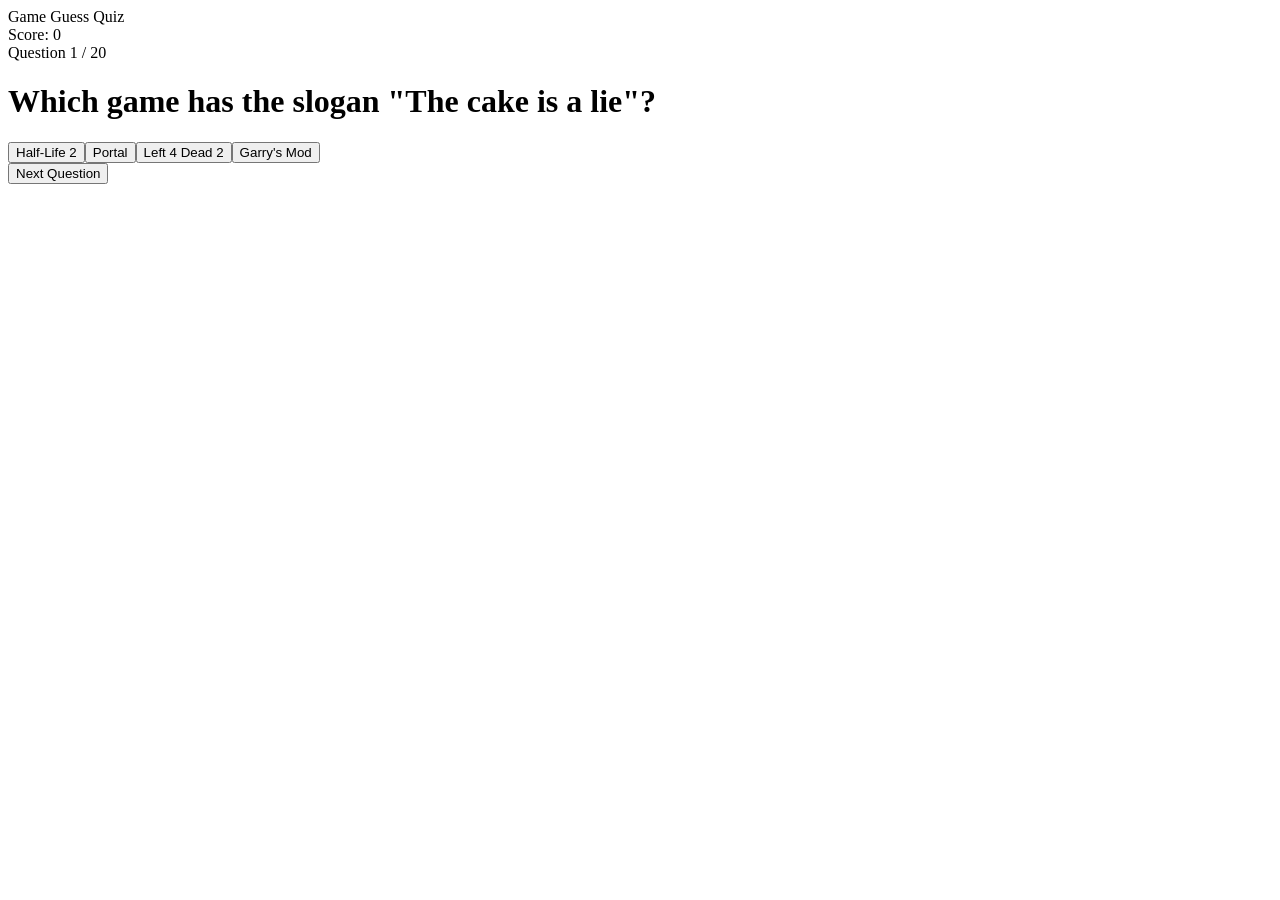
==== index-game.html @ 4b72f2b1 "game finish" ====
<!DOCTYPE html>
<html lang="en">
<head>
  <meta charset="UTF-8" />
  <meta name="viewport" content="width=device-width, initial-scale=1.0" />
  <title>Game Guess Quiz</title>
  <link rel="stylesheet" href="style.site.css" />
</head>
<body>
  <div class="app-shell">
    <header class="topbar">
      <div class="brand">Game Guess Quiz</div>
      <div class="score-pill">Score: <span id="score">0</span></div>
    </header>

    <main class="game-card">
      <div class="progress" id="progressText">Question 1 / 20</div>
      <h1 id="question">Loading quiz...</h1>
      <div id="options" class="options"></div>
      <div id="feedback" class="feedback" aria-live="polite"></div>
      <button id="nextButton" class="next-button hidden">Next Question</button>
    </main>
  </div>

  <script src="classes-game.js"></script>
</body>
</html>
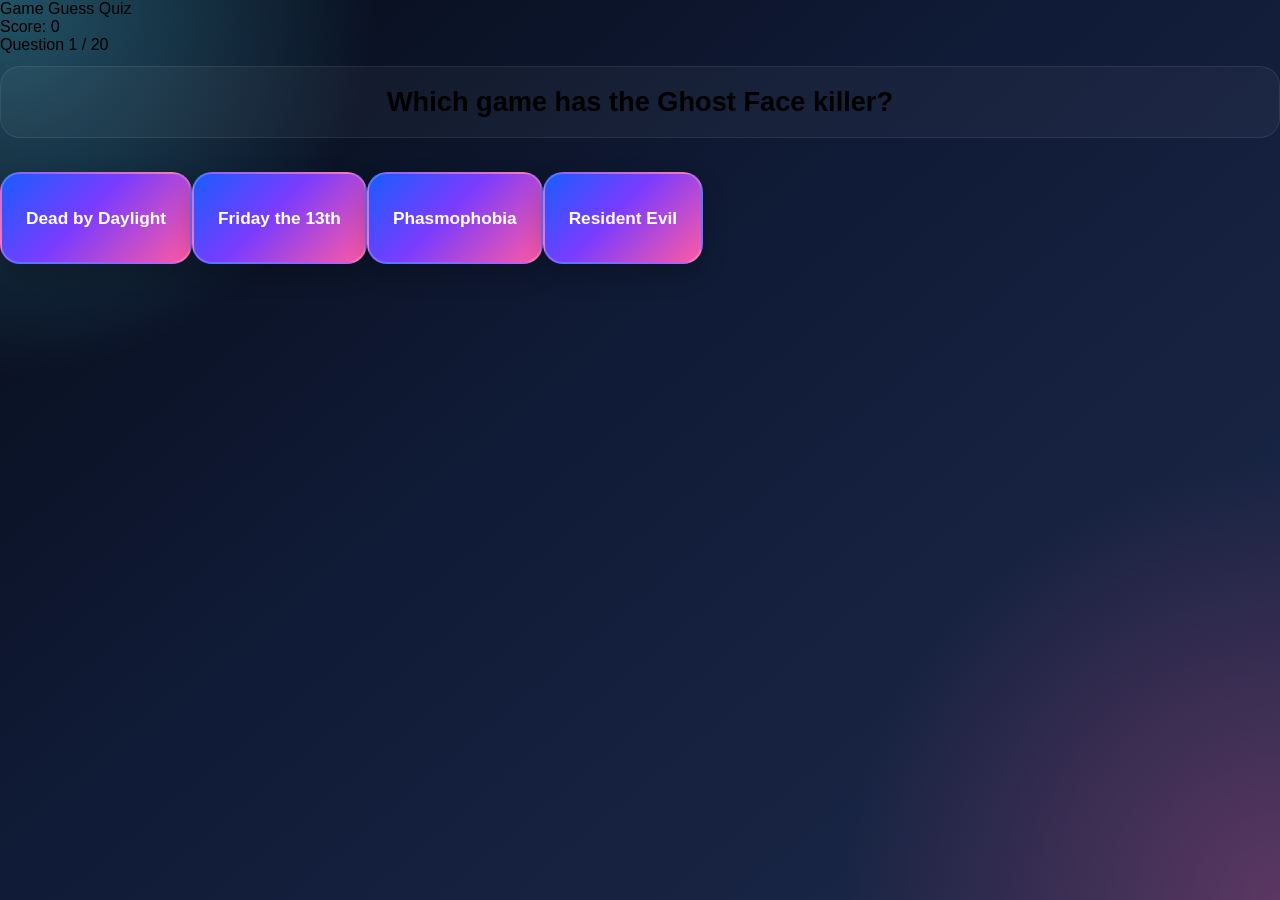
==== commit cbefb86c: "all finish" ====
--- a/index-game.html
+++ b/index-game.html
@@ -4,7 +4,7 @@
   <meta charset="UTF-8" />
   <meta name="viewport" content="width=device-width, initial-scale=1.0" />
   <title>Game Guess Quiz</title>
-  <link rel="stylesheet" href="style.site.css" />
+  <link rel="stylesheet" href="game.style.css" />
 </head>
 <body>
   <div class="app-shell">
--- a/game.style.css
+++ b/game.style.css
@@ -0,0 +1,288 @@
+<<<<<<< Updated upstream
+/* Main container layout */
+.quest-container {
+  max-width: 800px;
+  margin: 50px auto;
+  text-align: center;
+  font-family: 'Segoe UI', Tahoma, Geneva, Verdana, sans-serif;
+}
+
+.question-text {
+  font-size: 24px;
+  color: #333;
+  margin-bottom: 30px;
+}
+
+/* 2x2 Layout for the answer buttons */
+.answers-grid {
+  display: grid;
+  grid-template-columns: repeat(2, 1fr); /* 2 columns, equal width */
+  gap: 20px; /* Space between buttons */
+  padding: 10px;
+}
+
+/* Base button styling */
+.answer-btn {
+  padding: 25px;
+  font-size: 18px;
+  font-weight: bold;
+  color: white;
+  border: none;
+  border-radius: 12px;
+  cursor: pointer;
+  transition: transform 0.2s, background-color 0.3s;
+  box-shadow: 0 4px 6px rgba(0,0,0,0.1);
+}
+
+/* Hover effects */
+.answer-btn:hover {
+  transform: translateY(-3px);
+  filter: brightness(1.1); /* Slightly brightens the button */
+}
+
+/* Initial Kahoot-style colors */
+.btn-red { background-color: #e21b3c; }
+.btn-blue { background-color: #1368ce; }
+.btn-yellow { background-color: #d89e00; }
+.btn-green { background-color: #26890c; }
+
+/* STATE CLASSES (Triggered on click) */
+.answer-btn.correct {
+  background-color: #2ecc71 !important; /* Vivid Green for the correct answer */
+  transform: scale(1.02);
+}
+
+.answer-btn.wrong {
+  background-color: #e74c3c !important; /* Pure Red for the wrong answer */
+  opacity: 0.6; /* Slightly fade out the wrong answer to let the correct one pop */
+}
+
+/* Mobile Responsive adjustment */
+@media (max-width: 600px) {
+  .answers-grid {
+    grid-template-columns: 1fr; /* Stack buttons vertically on mobile phones */
+  }
+}
+=======
+:root {
+  --bg: #050816;
+  --panel: rgba(12, 20, 38, 0.95);
+  --panel-2: rgba(16, 26, 46, 0.96);
+  --text: #f4f7ff;
+  --muted: #9db0d1;
+  --accent: #5ddcff;
+  --accent-2: #8d7dff;
+  --good: #34d399;
+  --bad: #ff6b6b;
+  --outline: rgba(255, 255, 255, 0.18);
+}
+
+* {
+  box-sizing: border-box;
+}
+
+body {
+  margin: 0;
+  min-height: 100vh;
+  font-family: "Segoe UI", Tahoma, Geneva, Verdana, sans-serif;
+  color: var(--text);
+  background:
+    radial-gradient(circle at top left, rgba(90, 223, 255, 0.34), transparent 24%),
+    radial-gradient(circle at bottom right, rgba(255, 90, 162, 0.28), transparent 28%),
+    linear-gradient(140deg, #060b17 0%, #101b37 45%, #1d2a4a 100%);
+}
+
+.quiz-shell {
+  min-height: 100vh;
+  padding: 32px 20px;
+  display: grid;
+  place-items: center;
+}
+
+.welcome-card {
+  width: min(860px, 100%);
+  text-align: center;
+  margin-bottom: 20px;
+  padding: 28px 32px;
+  border: 2px solid rgba(255,255,255,0.2);
+  border-radius: 24px;
+  background: linear-gradient(135deg, rgba(93, 220, 255, 0.2), rgba(255, 90, 162, 0.2), rgba(141, 125, 255, 0.24));
+  box-shadow: 0 18px 50px rgba(0, 0, 0, 0.24);
+}
+
+.welcome-card h1 {
+  margin: 0 0 8px;
+  font-size: clamp(1.8rem, 3vw, 2.6rem);
+}
+
+.welcome-card p {
+  margin: 0;
+  color: var(--muted);
+  font-size: 1.05rem;
+}
+
+.quiz-card {
+  width: min(920px, 100%);
+  padding: 28px;
+  border-radius: 28px;
+  border: 2px solid rgba(255,255,255,0.18);
+  background: linear-gradient(145deg, rgba(13, 23, 44, 0.98), rgba(21, 35, 59, 0.98));
+  box-shadow: 0 24px 70px rgba(0, 0, 0, 0.34);
+}
+
+.quiz-header {
+  display: flex;
+  justify-content: center;
+  gap: 12px;
+  flex-wrap: wrap;
+  margin-bottom: 20px;
+}
+
+.stat-pill {
+  min-width: 122px;
+  padding: 12px 14px;
+  border-radius: 999px;
+  border: 1px solid rgba(255, 255, 255, 0.12);
+  background: linear-gradient(135deg, rgba(255,255,255,0.08), rgba(255,255,255,0.04));
+  display: flex;
+  flex-direction: column;
+  align-items: center;
+  gap: 4px;
+  box-shadow: inset 0 1px 0 rgba(255,255,255,0.08);
+}
+
+.stat-pill span {
+  font-size: 0.77rem;
+  text-transform: uppercase;
+  letter-spacing: 0.16em;
+  color: var(--muted);
+}
+
+.stat-pill strong {
+  font-size: 1.15rem;
+  color: var(--text);
+}
+
+#question {
+  margin: 12px 0 18px;
+  text-align: center;
+  font-size: clamp(1.2rem, 2.2vw, 1.7rem);
+  min-height: 72px;
+  display: grid;
+  place-items: center;
+  padding: 12px 14px;
+  border-radius: 20px;
+  background: rgba(255,255,255,0.04);
+  border: 1px solid rgba(255,255,255,0.08);
+}
+
+.options-grid {
+  display: grid;
+  grid-template-columns: repeat(2, minmax(0, 1fr));
+  gap: 18px;
+  align-items: start;
+}
+
+.option-btn {
+  padding: 22px 24px;
+  min-height: 92px;
+  border-radius: 20px;
+  border: 2px solid rgba(255,255,255,0.2);
+  background: linear-gradient(135deg, #1a5cff 0%, #7a3cff 45%, #ff5aa3 100%);
+  color: white;
+  font-weight: 800;
+  font-size: 1.08rem;
+  cursor: pointer;
+  transition: transform 0.2s ease, box-shadow 0.2s ease, border-color 0.2s ease, filter 0.2s ease;
+  text-align: left;
+  box-shadow: 0 10px 24px rgba(0, 0, 0, 0.22);
+}
+
+.option-btn:hover {
+  transform: translateY(-3px) scale(1.01);
+  border-color: rgba(255, 255, 255, 0.45);
+  box-shadow: 0 14px 30px rgba(0, 0, 0, 0.28);
+  filter: brightness(1.06);
+}
+
+.option-btn:nth-child(n + 3) {
+  margin-top: 16px;
+}
+
+.option-btn:disabled {
+  cursor: default;
+  opacity: 1;
+}
+
+.option-btn.correct {
+  background: linear-gradient(135deg, rgba(52, 211, 153, 0.26), rgba(16, 185, 129, 0.28));
+  border-color: rgba(52, 211, 153, 0.7);
+}
+
+.option-btn.wrong {
+  background: linear-gradient(135deg, rgba(255, 107, 107, 0.28), rgba(239, 68, 68, 0.26));
+  border-color: rgba(255, 107, 107, 0.7);
+}
+
+.feedback-box {
+  margin-top: 16px;
+  min-height: 46px;
+  display: grid;
+  place-items: center;
+  text-align: center;
+  padding: 12px 14px;
+  border-radius: 16px;
+  background: rgba(255,255,255,0.04);
+  color: var(--text);
+  border: 1px solid rgba(255,255,255,0.08);
+}
+
+.next-btn {
+  margin-top: 18px;
+  width: 100%;
+  padding: 18px 20px;
+  border-radius: 18px;
+  border: 2px solid rgba(255,255,255,0.22);
+  background: linear-gradient(135deg, #00d4ff 0%, #7a3cff 55%, #ff5aa3 100%);
+  color: white;
+  font-weight: 900;
+  font-size: 1.12rem;
+  cursor: pointer;
+  transition: transform 0.2s ease, box-shadow 0.2s ease, filter 0.2s ease;
+  box-shadow: 0 10px 24px rgba(0, 0, 0, 0.24);
+}
+
+.next-btn:hover {
+  transform: translateY(-3px) scale(1.01);
+  box-shadow: 0 14px 30px rgba(0, 0, 0, 0.28);
+  filter: brightness(1.06);
+}
+
+.hidden {
+  display: none;
+}
+
+.result-box {
+  padding: 16px 18px;
+  border-radius: 18px;
+  background: linear-gradient(135deg, rgba(93, 220, 255, 0.14), rgba(141, 125, 255, 0.16));
+  border: 1px solid rgba(255,255,255,0.14);
+  font-weight: 700;
+  font-size: 1.05rem;
+}
+
+@media (max-width: 720px) {
+  .quiz-card {
+    padding: 18px;
+  }
+
+  .options-grid {
+    grid-template-columns: repeat(2, minmax(0, 1fr));
+    gap: 14px;
+  }
+
+  .welcome-card {
+    padding: 20px 18px;
+  }
+}
+>>>>>>> Stashed changes
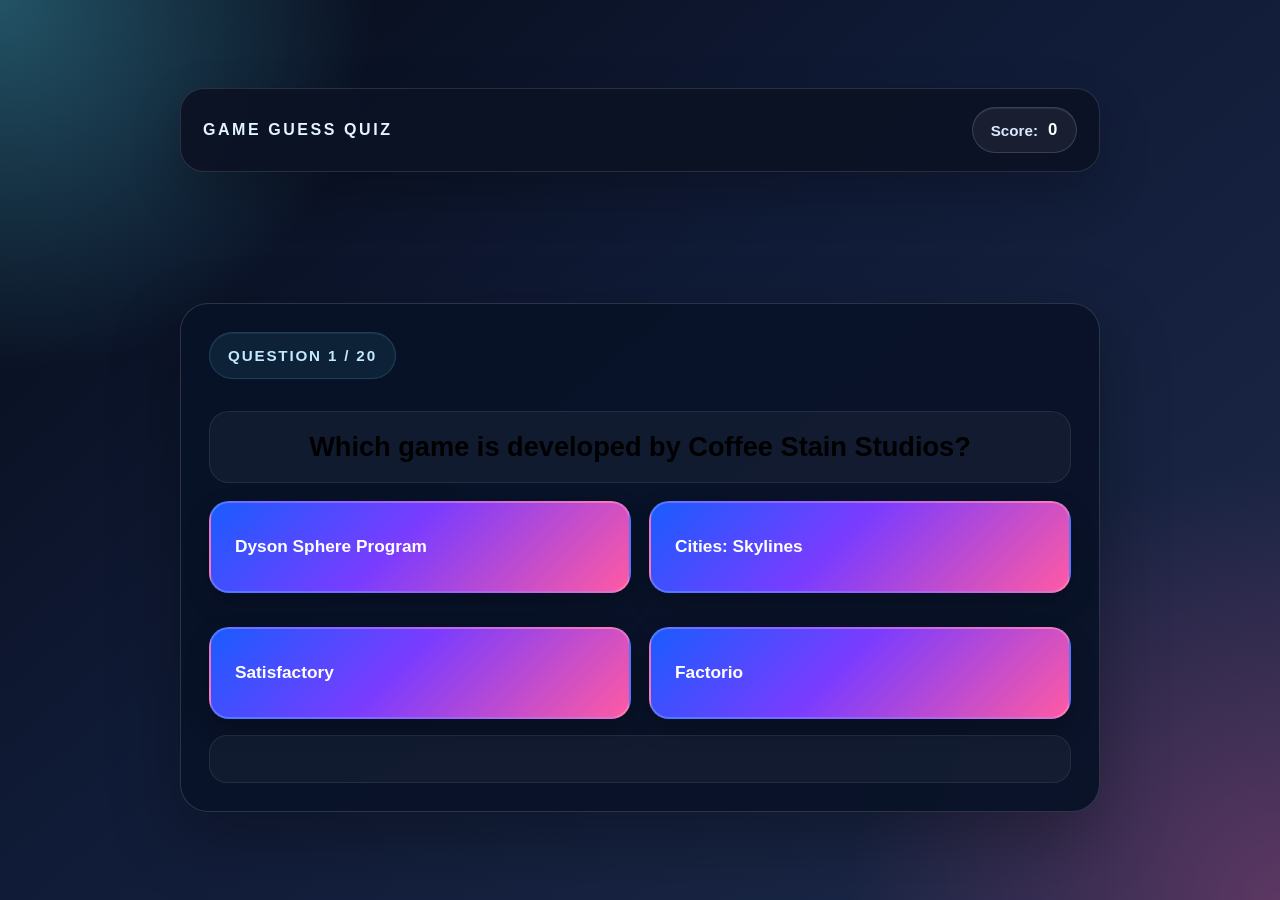
==== commit 2d0920c4: "mazna 2000" ====
--- a/index-game.html
+++ b/index-game.html
@@ -16,9 +16,9 @@
     <main class="game-card">
       <div class="progress" id="progressText">Question 1 / 20</div>
       <h1 id="question">Loading quiz...</h1>
-      <div id="options" class="options"></div>
+      <div id="options" class="options options-grid"></div>
       <div id="feedback" class="feedback" aria-live="polite"></div>
-      <button id="nextButton" class="next-button hidden">Next Question</button>
+      <button id="nextButton" class="next-btn hidden">Next Question</button>
     </main>
   </div>
 
--- a/game.style.css
+++ b/game.style.css
@@ -1,4 +1,3 @@
-<<<<<<< Updated upstream
 /* Main container layout */
 .quest-container {
   max-width: 800px;
@@ -62,8 +61,10 @@
   .answers-grid {
     grid-template-columns: 1fr; /* Stack buttons vertically on mobile phones */
   }
+<<<<<<< Updated upstream
 }
 =======
+}
 :root {
   --bg: #050816;
   --panel: rgba(12, 20, 38, 0.95);
@@ -92,11 +93,94 @@
     linear-gradient(140deg, #060b17 0%, #101b37 45%, #1d2a4a 100%);
 }
 
-.quiz-shell {
+.app-shell {
   min-height: 100vh;
   padding: 32px 20px;
   display: grid;
   place-items: center;
+}
+
+.topbar {
+  width: min(920px, 100%);
+  display: flex;
+  justify-content: space-between;
+  align-items: center;
+  gap: 16px;
+  margin-bottom: 18px;
+  padding: 18px 22px;
+  border-radius: 24px;
+  background: rgba(12, 18, 36, 0.95);
+  border: 1px solid rgba(255, 255, 255, 0.12);
+  box-shadow: 0 20px 50px rgba(0, 0, 0, 0.22);
+}
+
+.brand {
+  font-size: 1rem;
+  font-weight: 800;
+  letter-spacing: 0.16em;
+  text-transform: uppercase;
+  color: #e5f4ff;
+}
+
+.score-pill {
+  display: inline-flex;
+  align-items: center;
+  gap: 10px;
+  padding: 12px 18px;
+  border-radius: 999px;
+  border: 1px solid rgba(255, 255, 255, 0.14);
+  background: rgba(255, 255, 255, 0.06);
+  color: #dbe9ff;
+  font-weight: 700;
+  font-size: 0.95rem;
+  box-shadow: inset 0 1px 0 rgba(255, 255, 255, 0.08);
+}
+
+.score-pill span {
+  font-size: 1.05rem;
+  letter-spacing: 0.04em;
+  color: #ffffff;
+}
+
+.game-card {
+  width: min(920px, 100%);
+  padding: 28px;
+  border-radius: 28px;
+  border: 1px solid rgba(255, 255, 255, 0.14);
+  background: rgba(9, 18, 40, 0.95);
+  box-shadow: 0 26px 70px rgba(0, 0, 0, 0.30);
+}
+
+.progress {
+  max-width: 100%;
+  margin: 0 auto 20px;
+  display: inline-flex;
+  align-items: center;
+  justify-content: center;
+  padding: 14px 18px;
+  border-radius: 999px;
+  border: 1px solid rgba(93, 220, 255, 0.16);
+  background: rgba(93, 220, 255, 0.08);
+  color: #c2e9ff;
+  font-size: 0.95rem;
+  font-weight: 800;
+  letter-spacing: 0.12em;
+  text-transform: uppercase;
+  box-shadow: inset 0 1px 0 rgba(255, 255, 255, 0.06);
+}
+
+.feedback {
+  min-height: 48px;
+  margin-top: 16px;
+  display: grid;
+  place-items: center;
+  text-align: center;
+  padding: 14px 16px;
+  border-radius: 18px;
+  background: rgba(255, 255, 255, 0.04);
+  color: var(--text);
+  border: 1px solid rgba(255, 255, 255, 0.08);
+  font-weight: 600;
 }
 
 .welcome-card {
@@ -180,7 +264,7 @@
   display: grid;
   grid-template-columns: repeat(2, minmax(0, 1fr));
   gap: 18px;
-  align-items: start;
+  align-items: stretch;
 }
 
 .option-btn {
@@ -196,6 +280,9 @@
   transition: transform 0.2s ease, box-shadow 0.2s ease, border-color 0.2s ease, filter 0.2s ease;
   text-align: left;
   box-shadow: 0 10px 24px rgba(0, 0, 0, 0.22);
+  display: flex;
+  align-items: center;
+  justify-content: flex-start;
 }
 
 .option-btn:hover {
@@ -241,21 +328,42 @@
   margin-top: 18px;
   width: 100%;
   padding: 18px 20px;
-  border-radius: 18px;
+  border-radius: 22px;
   border: 2px solid rgba(255,255,255,0.22);
-  background: linear-gradient(135deg, #00d4ff 0%, #7a3cff 55%, #ff5aa3 100%);
+  background: radial-gradient(circle at top left, rgba(0, 212, 255, 0.98), rgba(122, 60, 255, 0.95) 30%, rgba(255, 90, 163, 0.95) 100%);
   color: white;
   font-weight: 900;
   font-size: 1.12rem;
   cursor: pointer;
-  transition: transform 0.2s ease, box-shadow 0.2s ease, filter 0.2s ease;
-  box-shadow: 0 10px 24px rgba(0, 0, 0, 0.24);
+  transition: transform 0.2s ease, box-shadow 0.2s ease, filter 0.2s ease, background-position 0.4s ease;
+  box-shadow: 0 16px 36px rgba(0, 0, 0, 0.32), inset 0 0 0 1px rgba(255,255,255,0.06);
+  background-size: 200% 200%;
+  background-position: 0% 50%;
+  position: relative;
+  overflow: hidden;
+}
+
+.next-btn::before {
+  content: '›';
+  position: absolute;
+  right: 18px;
+  top: 50%;
+  transform: translateY(-50%);
+  font-size: 1.4rem;
+  opacity: 0.8;
+  transition: right 0.2s ease, opacity 0.2s ease;
 }
 
 .next-btn:hover {
-  transform: translateY(-3px) scale(1.01);
-  box-shadow: 0 14px 30px rgba(0, 0, 0, 0.28);
-  filter: brightness(1.06);
+  transform: translateY(-2px) scale(1.01);
+  box-shadow: 0 20px 42px rgba(0, 0, 0, 0.34);
+  filter: brightness(1.1);
+  background-position: 100% 50%;
+}
+
+.next-btn:hover::before {
+  right: 16px;
+  opacity: 1;
 }
 
 .hidden {
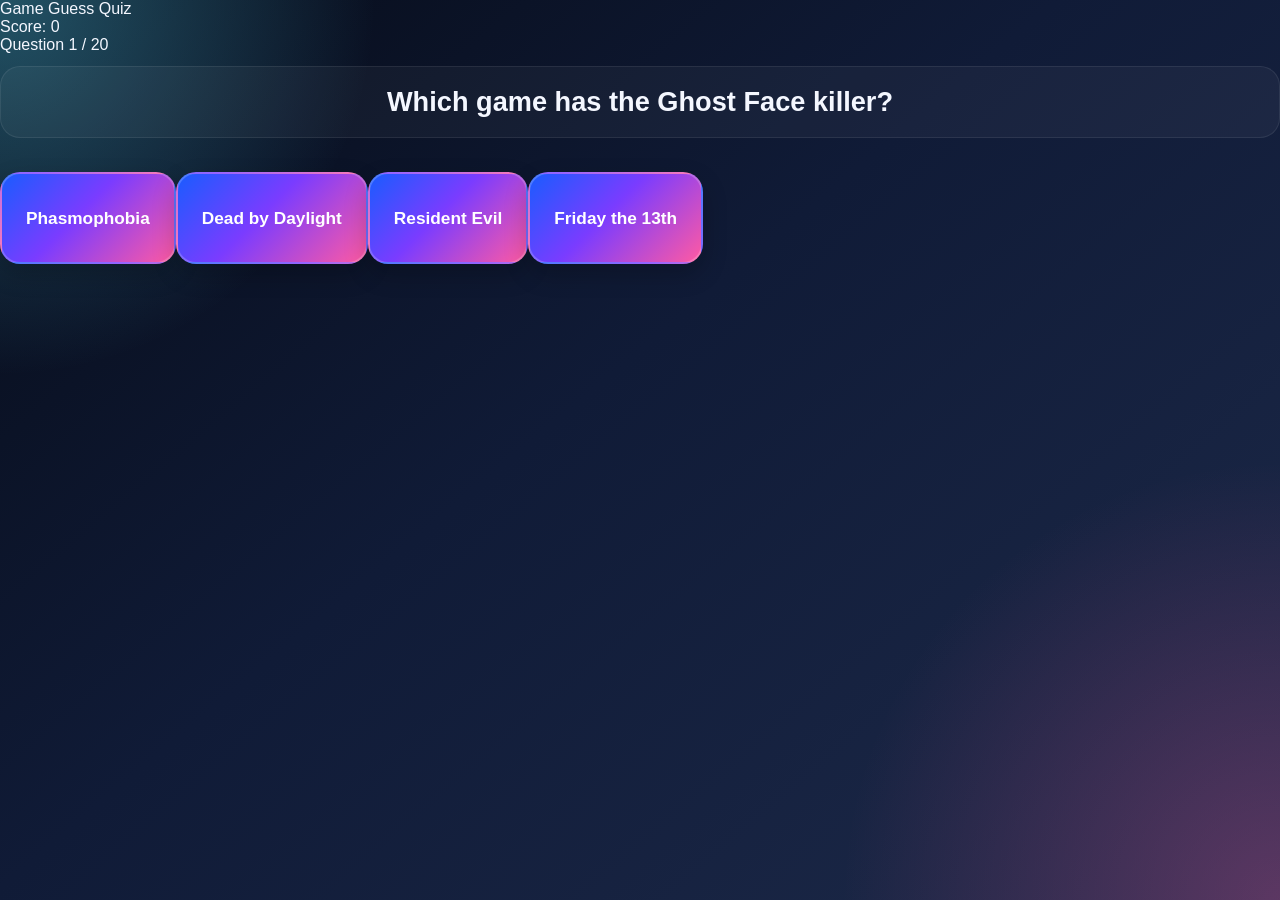
==== commit b3a7d3e0: "Merge branch 'main' into app.js" ====
--- a/index-game.html
+++ b/index-game.html
@@ -16,9 +16,9 @@
     <main class="game-card">
       <div class="progress" id="progressText">Question 1 / 20</div>
       <h1 id="question">Loading quiz...</h1>
-      <div id="options" class="options options-grid"></div>
+      <div id="options" class="options"></div>
       <div id="feedback" class="feedback" aria-live="polite"></div>
-      <button id="nextButton" class="next-btn hidden">Next Question</button>
+      <button id="nextButton" class="next-button hidden">Next Question</button>
     </main>
   </div>
 
--- a/game.style.css
+++ b/game.style.css
@@ -1,3 +1,4 @@
+<<<<<<< Updated upstream
 /* Main container layout */
 .quest-container {
   max-width: 800px;
@@ -61,9 +62,6 @@
   .answers-grid {
     grid-template-columns: 1fr; /* Stack buttons vertically on mobile phones */
   }
-<<<<<<< Updated upstream
-}
-=======
 }
 :root {
   --bg: #050816;
@@ -93,94 +91,11 @@
     linear-gradient(140deg, #060b17 0%, #101b37 45%, #1d2a4a 100%);
 }
 
-.app-shell {
+.quiz-shell {
   min-height: 100vh;
   padding: 32px 20px;
   display: grid;
   place-items: center;
-}
-
-.topbar {
-  width: min(920px, 100%);
-  display: flex;
-  justify-content: space-between;
-  align-items: center;
-  gap: 16px;
-  margin-bottom: 18px;
-  padding: 18px 22px;
-  border-radius: 24px;
-  background: rgba(12, 18, 36, 0.95);
-  border: 1px solid rgba(255, 255, 255, 0.12);
-  box-shadow: 0 20px 50px rgba(0, 0, 0, 0.22);
-}
-
-.brand {
-  font-size: 1rem;
-  font-weight: 800;
-  letter-spacing: 0.16em;
-  text-transform: uppercase;
-  color: #e5f4ff;
-}
-
-.score-pill {
-  display: inline-flex;
-  align-items: center;
-  gap: 10px;
-  padding: 12px 18px;
-  border-radius: 999px;
-  border: 1px solid rgba(255, 255, 255, 0.14);
-  background: rgba(255, 255, 255, 0.06);
-  color: #dbe9ff;
-  font-weight: 700;
-  font-size: 0.95rem;
-  box-shadow: inset 0 1px 0 rgba(255, 255, 255, 0.08);
-}
-
-.score-pill span {
-  font-size: 1.05rem;
-  letter-spacing: 0.04em;
-  color: #ffffff;
-}
-
-.game-card {
-  width: min(920px, 100%);
-  padding: 28px;
-  border-radius: 28px;
-  border: 1px solid rgba(255, 255, 255, 0.14);
-  background: rgba(9, 18, 40, 0.95);
-  box-shadow: 0 26px 70px rgba(0, 0, 0, 0.30);
-}
-
-.progress {
-  max-width: 100%;
-  margin: 0 auto 20px;
-  display: inline-flex;
-  align-items: center;
-  justify-content: center;
-  padding: 14px 18px;
-  border-radius: 999px;
-  border: 1px solid rgba(93, 220, 255, 0.16);
-  background: rgba(93, 220, 255, 0.08);
-  color: #c2e9ff;
-  font-size: 0.95rem;
-  font-weight: 800;
-  letter-spacing: 0.12em;
-  text-transform: uppercase;
-  box-shadow: inset 0 1px 0 rgba(255, 255, 255, 0.06);
-}
-
-.feedback {
-  min-height: 48px;
-  margin-top: 16px;
-  display: grid;
-  place-items: center;
-  text-align: center;
-  padding: 14px 16px;
-  border-radius: 18px;
-  background: rgba(255, 255, 255, 0.04);
-  color: var(--text);
-  border: 1px solid rgba(255, 255, 255, 0.08);
-  font-weight: 600;
 }
 
 .welcome-card {
@@ -264,7 +179,7 @@
   display: grid;
   grid-template-columns: repeat(2, minmax(0, 1fr));
   gap: 18px;
-  align-items: stretch;
+  align-items: start;
 }
 
 .option-btn {
@@ -280,9 +195,6 @@
   transition: transform 0.2s ease, box-shadow 0.2s ease, border-color 0.2s ease, filter 0.2s ease;
   text-align: left;
   box-shadow: 0 10px 24px rgba(0, 0, 0, 0.22);
-  display: flex;
-  align-items: center;
-  justify-content: flex-start;
 }
 
 .option-btn:hover {
@@ -328,42 +240,21 @@
   margin-top: 18px;
   width: 100%;
   padding: 18px 20px;
-  border-radius: 22px;
+  border-radius: 18px;
   border: 2px solid rgba(255,255,255,0.22);
-  background: radial-gradient(circle at top left, rgba(0, 212, 255, 0.98), rgba(122, 60, 255, 0.95) 30%, rgba(255, 90, 163, 0.95) 100%);
+  background: linear-gradient(135deg, #00d4ff 0%, #7a3cff 55%, #ff5aa3 100%);
   color: white;
   font-weight: 900;
   font-size: 1.12rem;
   cursor: pointer;
-  transition: transform 0.2s ease, box-shadow 0.2s ease, filter 0.2s ease, background-position 0.4s ease;
-  box-shadow: 0 16px 36px rgba(0, 0, 0, 0.32), inset 0 0 0 1px rgba(255,255,255,0.06);
-  background-size: 200% 200%;
-  background-position: 0% 50%;
-  position: relative;
-  overflow: hidden;
-}
-
-.next-btn::before {
-  content: '›';
-  position: absolute;
-  right: 18px;
-  top: 50%;
-  transform: translateY(-50%);
-  font-size: 1.4rem;
-  opacity: 0.8;
-  transition: right 0.2s ease, opacity 0.2s ease;
+  transition: transform 0.2s ease, box-shadow 0.2s ease, filter 0.2s ease;
+  box-shadow: 0 10px 24px rgba(0, 0, 0, 0.24);
 }
 
 .next-btn:hover {
-  transform: translateY(-2px) scale(1.01);
-  box-shadow: 0 20px 42px rgba(0, 0, 0, 0.34);
-  filter: brightness(1.1);
-  background-position: 100% 50%;
-}
-
-.next-btn:hover::before {
-  right: 16px;
-  opacity: 1;
+  transform: translateY(-3px) scale(1.01);
+  box-shadow: 0 14px 30px rgba(0, 0, 0, 0.28);
+  filter: brightness(1.06);
 }
 
 .hidden {
@@ -393,4 +284,3 @@
     padding: 20px 18px;
   }
 }
->>>>>>> Stashed changes
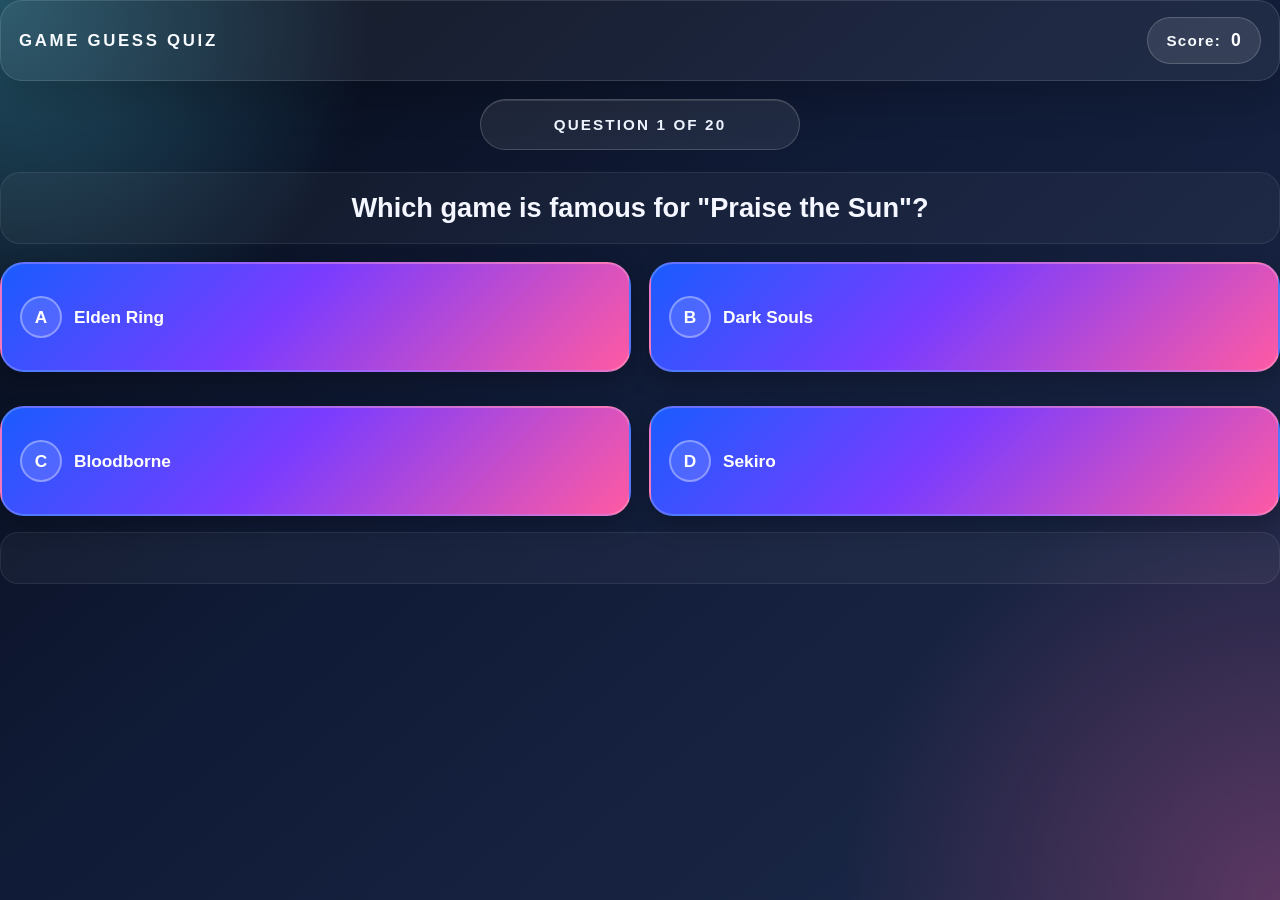
==== commit 1a59b03e: "mazna 2003" ====
--- a/index-game.html
+++ b/index-game.html
@@ -16,9 +16,9 @@
     <main class="game-card">
       <div class="progress" id="progressText">Question 1 / 20</div>
       <h1 id="question">Loading quiz...</h1>
-      <div id="options" class="options"></div>
+      <div id="options" class="options options-grid"></div>
       <div id="feedback" class="feedback" aria-live="polite"></div>
-      <button id="nextButton" class="next-button hidden">Next Question</button>
+      <button id="nextButton" class="next-btn hidden">Next Question</button>
     </main>
   </div>
 
--- a/game.style.css
+++ b/game.style.css
@@ -1,68 +1,3 @@
-<<<<<<< Updated upstream
-/* Main container layout */
-.quest-container {
-  max-width: 800px;
-  margin: 50px auto;
-  text-align: center;
-  font-family: 'Segoe UI', Tahoma, Geneva, Verdana, sans-serif;
-}
-
-.question-text {
-  font-size: 24px;
-  color: #333;
-  margin-bottom: 30px;
-}
-
-/* 2x2 Layout for the answer buttons */
-.answers-grid {
-  display: grid;
-  grid-template-columns: repeat(2, 1fr); /* 2 columns, equal width */
-  gap: 20px; /* Space between buttons */
-  padding: 10px;
-}
-
-/* Base button styling */
-.answer-btn {
-  padding: 25px;
-  font-size: 18px;
-  font-weight: bold;
-  color: white;
-  border: none;
-  border-radius: 12px;
-  cursor: pointer;
-  transition: transform 0.2s, background-color 0.3s;
-  box-shadow: 0 4px 6px rgba(0,0,0,0.1);
-}
-
-/* Hover effects */
-.answer-btn:hover {
-  transform: translateY(-3px);
-  filter: brightness(1.1); /* Slightly brightens the button */
-}
-
-/* Initial Kahoot-style colors */
-.btn-red { background-color: #e21b3c; }
-.btn-blue { background-color: #1368ce; }
-.btn-yellow { background-color: #d89e00; }
-.btn-green { background-color: #26890c; }
-
-/* STATE CLASSES (Triggered on click) */
-.answer-btn.correct {
-  background-color: #2ecc71 !important; /* Vivid Green for the correct answer */
-  transform: scale(1.02);
-}
-
-.answer-btn.wrong {
-  background-color: #e74c3c !important; /* Pure Red for the wrong answer */
-  opacity: 0.6; /* Slightly fade out the wrong answer to let the correct one pop */
-}
-
-/* Mobile Responsive adjustment */
-@media (max-width: 600px) {
-  .answers-grid {
-    grid-template-columns: 1fr; /* Stack buttons vertically on mobile phones */
-  }
-}
 :root {
   --bg: #050816;
   --panel: rgba(12, 20, 38, 0.95);
@@ -184,8 +119,8 @@
 
 .option-btn {
   padding: 22px 24px;
-  min-height: 92px;
-  border-radius: 20px;
+  min-height: 110px;
+  border-radius: 24px;
   border: 2px solid rgba(255,255,255,0.2);
   background: linear-gradient(135deg, #1a5cff 0%, #7a3cff 45%, #ff5aa3 100%);
   color: white;
@@ -195,6 +130,27 @@
   transition: transform 0.2s ease, box-shadow 0.2s ease, border-color 0.2s ease, filter 0.2s ease;
   text-align: left;
   box-shadow: 0 10px 24px rgba(0, 0, 0, 0.22);
+  position: relative;
+  padding-left: 72px;
+  display: flex;
+  align-items: center;
+}
+
+.option-btn::before {
+  content: attr(data-label);
+  position: absolute;
+  left: 18px;
+  top: 50%;
+  transform: translateY(-50%);
+  width: 38px;
+  height: 38px;
+  display: grid;
+  place-items: center;
+  border-radius: 999px;
+  border: 2px solid rgba(255, 255, 255, 0.35);
+  background: rgba(255, 255, 255, 0.12);
+  font-weight: 900;
+  color: white;
 }
 
 .option-btn:hover {
@@ -257,6 +213,74 @@
   filter: brightness(1.06);
 }
 
+.topbar {
+  display: flex;
+  justify-content: space-between;
+  align-items: center;
+  padding: 16px 18px;
+  border-radius: 22px;
+  background: rgba(255,255,255,0.06);
+  border: 1px solid rgba(255,255,255,0.12);
+  margin-bottom: 18px;
+  box-shadow: 0 18px 40px rgba(0, 0, 0, 0.18);
+}
+
+.brand {
+  font-size: 1.05rem;
+  font-weight: 800;
+  letter-spacing: 0.16em;
+  text-transform: uppercase;
+  color: #f8fbff;
+}
+
+.score-pill {
+  padding: 12px 18px;
+  border-radius: 999px;
+  background: rgba(255,255,255,0.1);
+  border: 1px solid rgba(255,255,255,0.18);
+  color: #f8fbff;
+  font-weight: 900;
+  font-size: 0.95rem;
+  letter-spacing: 0.08em;
+  display: inline-flex;
+  gap: 10px;
+  align-items: center;
+}
+
+.score-pill span {
+  font-size: 1.1rem;
+  color: white;
+}
+
+.progress {
+  max-width: 320px;
+  margin: 0 auto 22px;
+  padding: 16px 20px;
+  border-radius: 999px;
+  text-align: center;
+  background: rgba(255,255,255,0.08);
+  border: 1px solid rgba(255,255,255,0.18);
+  color: #eef4ff;
+  font-weight: 800;
+  font-size: 0.95rem;
+  letter-spacing: 0.14em;
+  text-transform: uppercase;
+  box-shadow: inset 0 1px 0 rgba(255,255,255,0.12);
+}
+
+.feedback {
+  min-height: 52px;
+  margin-top: 16px;
+  display: grid;
+  place-items: center;
+  text-align: center;
+  padding: 14px 16px;
+  border-radius: 18px;
+  background: rgba(255,255,255,0.04);
+  color: var(--text);
+  border: 1px solid rgba(255,255,255,0.08);
+}
+
 .hidden {
   display: none;
 }
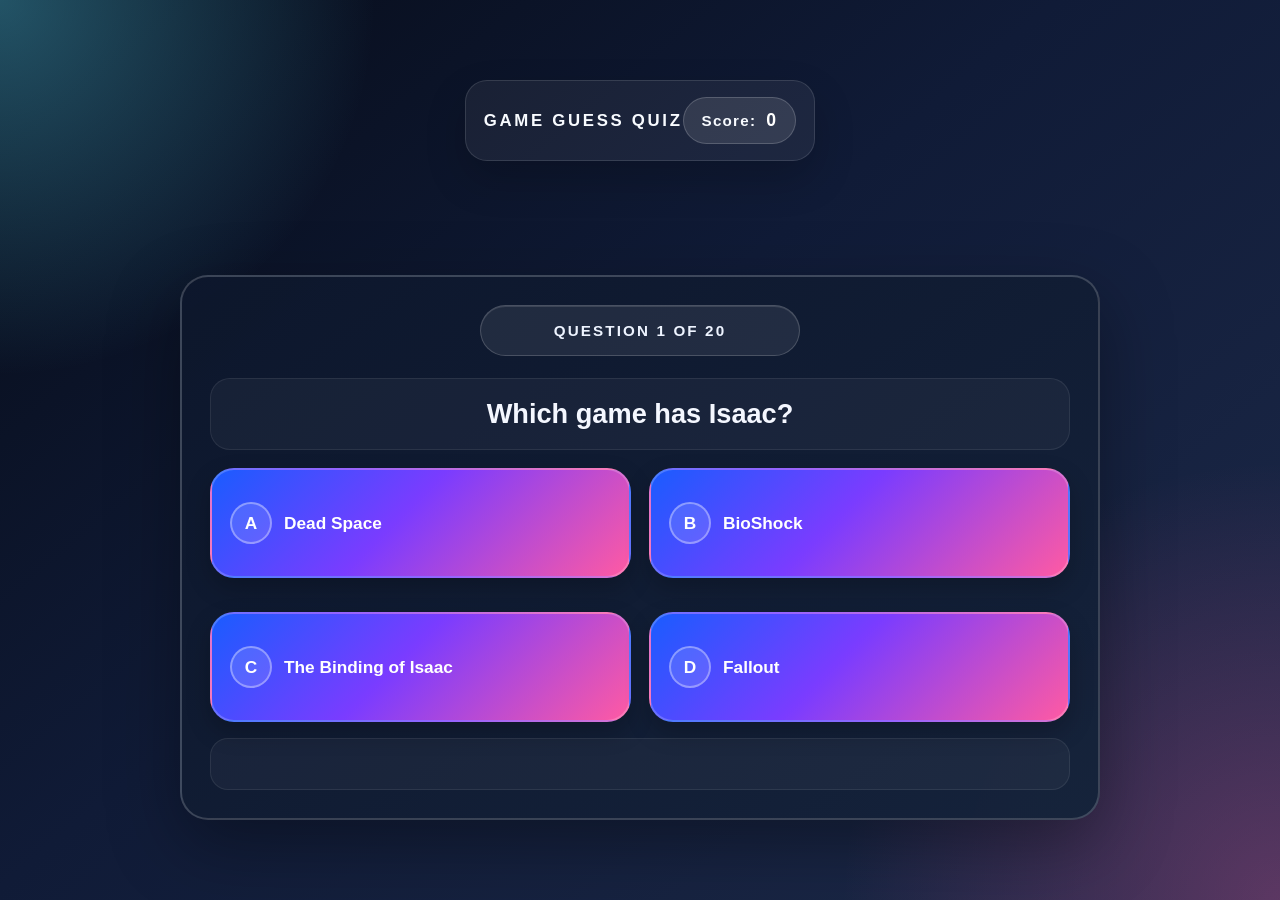
==== commit 4c18c22e: "mazna 2004" ====
--- a/index-game.html
+++ b/index-game.html
@@ -7,16 +7,16 @@
   <link rel="stylesheet" href="game.style.css" />
 </head>
 <body>
-  <div class="app-shell">
+  <div class="quiz-shell">
     <header class="topbar">
       <div class="brand">Game Guess Quiz</div>
       <div class="score-pill">Score: <span id="score">0</span></div>
     </header>
 
-    <main class="game-card">
-      <div class="progress" id="progressText">Question 1 / 20</div>
+    <main class="quiz-card">
+      <div class="progress" id="progressText">Question 1 of 20</div>
       <h1 id="question">Loading quiz...</h1>
-      <div id="options" class="options options-grid"></div>
+      <div id="options" class="options-grid"></div>
       <div id="feedback" class="feedback" aria-live="polite"></div>
       <button id="nextButton" class="next-btn hidden">Next Question</button>
     </main>
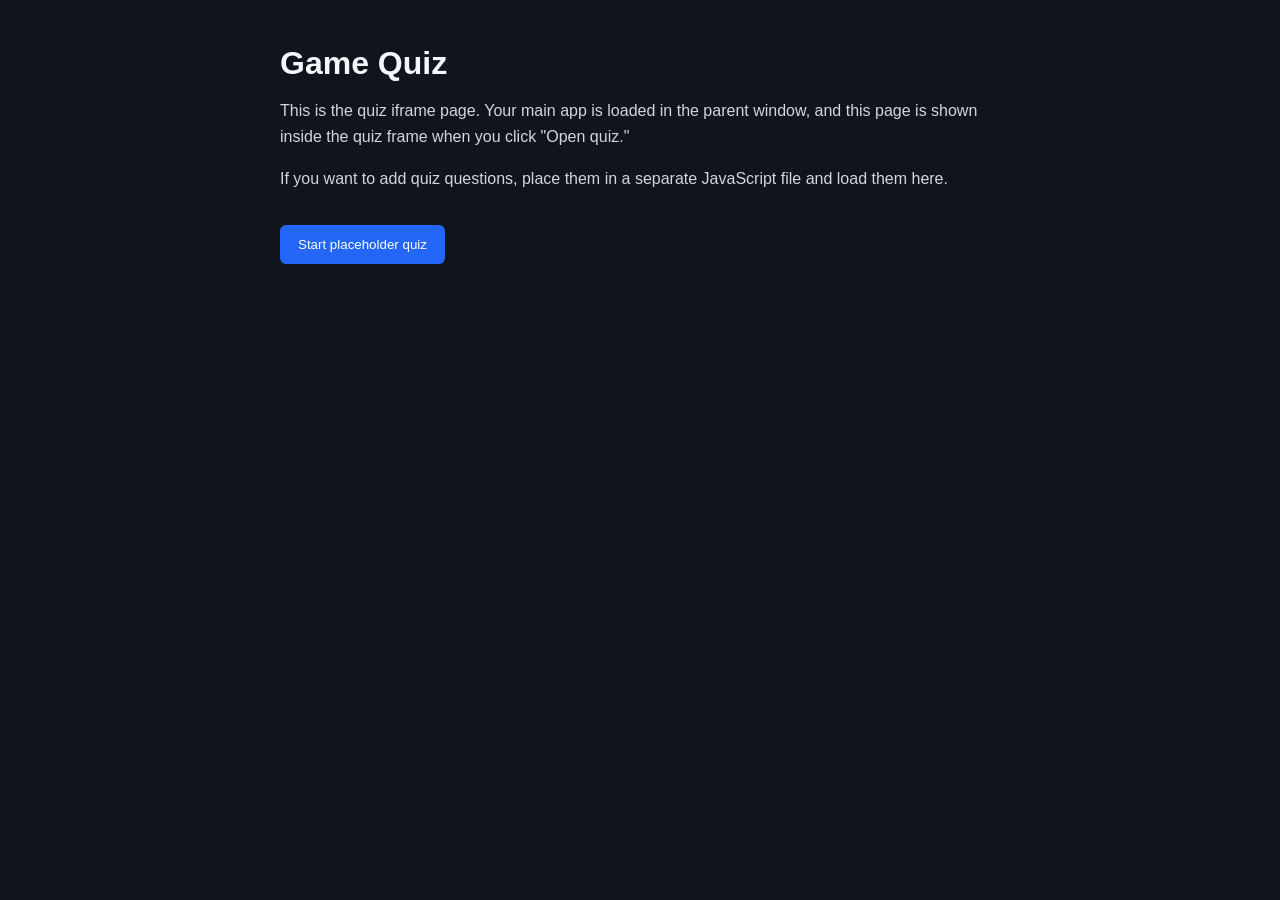
==== commit 6f89b88d: "gg" ====
--- a/index-game.html
+++ b/index-game.html
@@ -1,27 +1,23 @@
-<!DOCTYPE html>
+﻿<!DOCTYPE html>
 <html lang="en">
 <head>
   <meta charset="UTF-8" />
   <meta name="viewport" content="width=device-width, initial-scale=1.0" />
-  <title>Game Guess Quiz</title>
-  <link rel="stylesheet" href="game.style.css" />
+  <title>Game Quiz</title>
+  <style>
+    body { font-family: Arial, sans-serif; margin: 0; padding: 24px; background: #10141b; color: #f4f7fb; }
+    .quiz-page { max-width: 720px; margin: 0 auto; }
+    .quiz-page h1 { margin-bottom: 12px; font-size: 2rem; }
+    .quiz-page p { line-height: 1.6; color: #ced7e2; }
+    .quiz-button { margin-top: 18px; padding: 12px 18px; border: none; border-radius: 6px; background: #2466f7; color: #fff; cursor: pointer; }
+  </style>
 </head>
 <body>
-  <div class="quiz-shell">
-    <header class="topbar">
-      <div class="brand">Game Guess Quiz</div>
-      <div class="score-pill">Score: <span id="score">0</span></div>
-    </header>
-
-    <main class="quiz-card">
-      <div class="progress" id="progressText">Question 1 of 20</div>
-      <h1 id="question">Loading quiz...</h1>
-      <div id="options" class="options-grid"></div>
-      <div id="feedback" class="feedback" aria-live="polite"></div>
-      <button id="nextButton" class="next-btn hidden">Next Question</button>
-    </main>
+  <div class="quiz-page">
+    <h1>Game Quiz</h1>
+    <p>This is the quiz iframe page. Your main app is loaded in the parent window, and this page is shown inside the quiz frame when you click "Open quiz." </p>
+    <p>If you want to add quiz questions, place them in a separate JavaScript file and load them here.</p>
+    <button class="quiz-button" onclick="alert('Quiz content is a placeholder.');">Start placeholder quiz</button>
   </div>
-
-  <script src="classes-game.js"></script>
 </body>
-</html>+</html>
